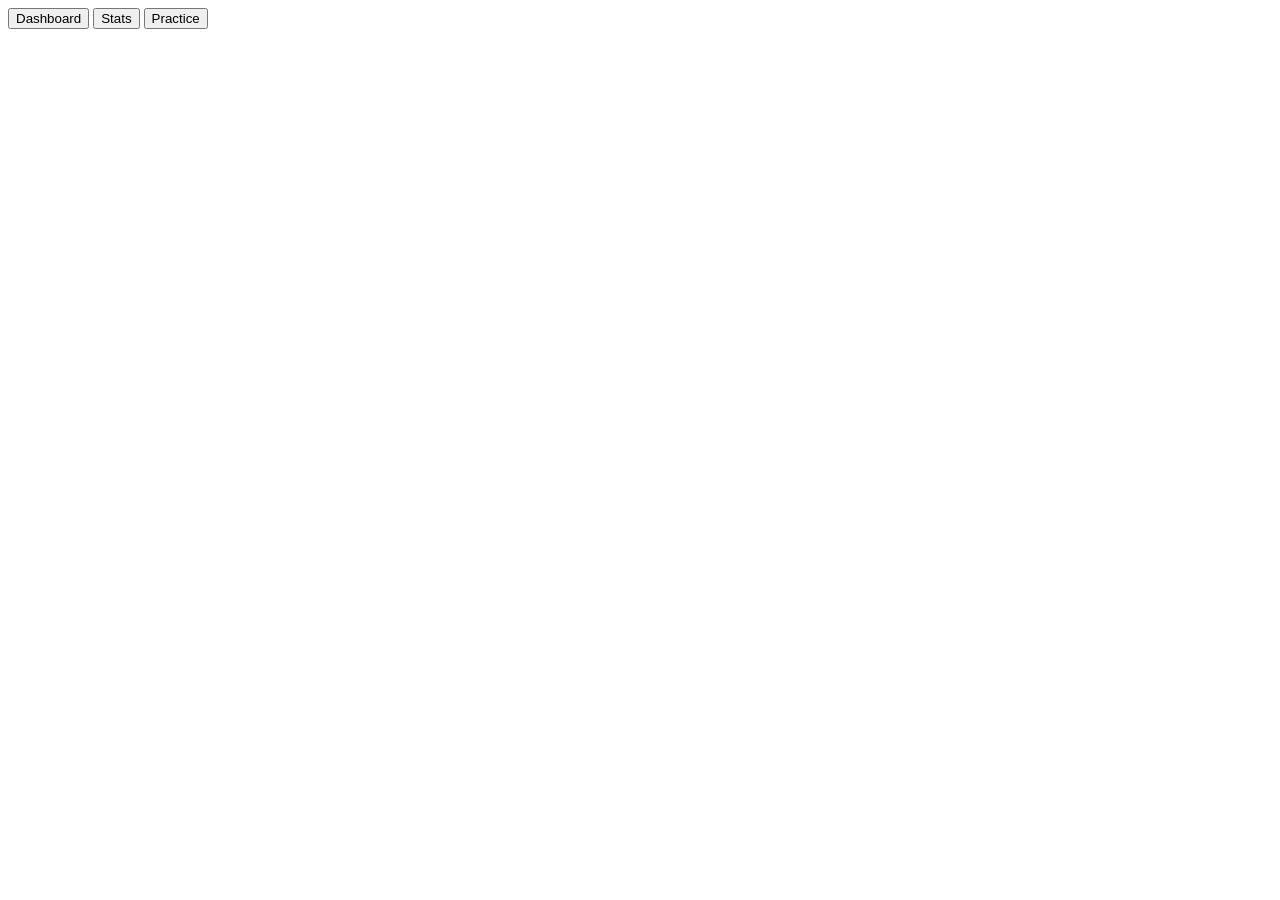
==== frontend/alterlesson.html @ 02780471 "add individual lesson management page" ====
<!DOCTYPE html>
<html lang="en">
<head>
    <meta charset="UTF-8">
    <meta name="viewport" content="width=device-width, initial-scale=1.0">
    <script type="module" src="static/js/alterlessonpage.js"></script>
    <title>Alter lesson</title>
</head>
<body>
    <nav>
    <button id="dashboard-btn">Dashboard</button>
    <button id="stats-btn">Stats</button>
    <button id="practice-btn">Practice</button>
</nav>
<h1 id="lesson-title"></h1>
<span id="username-placeholder"></span>
</body>
</html>
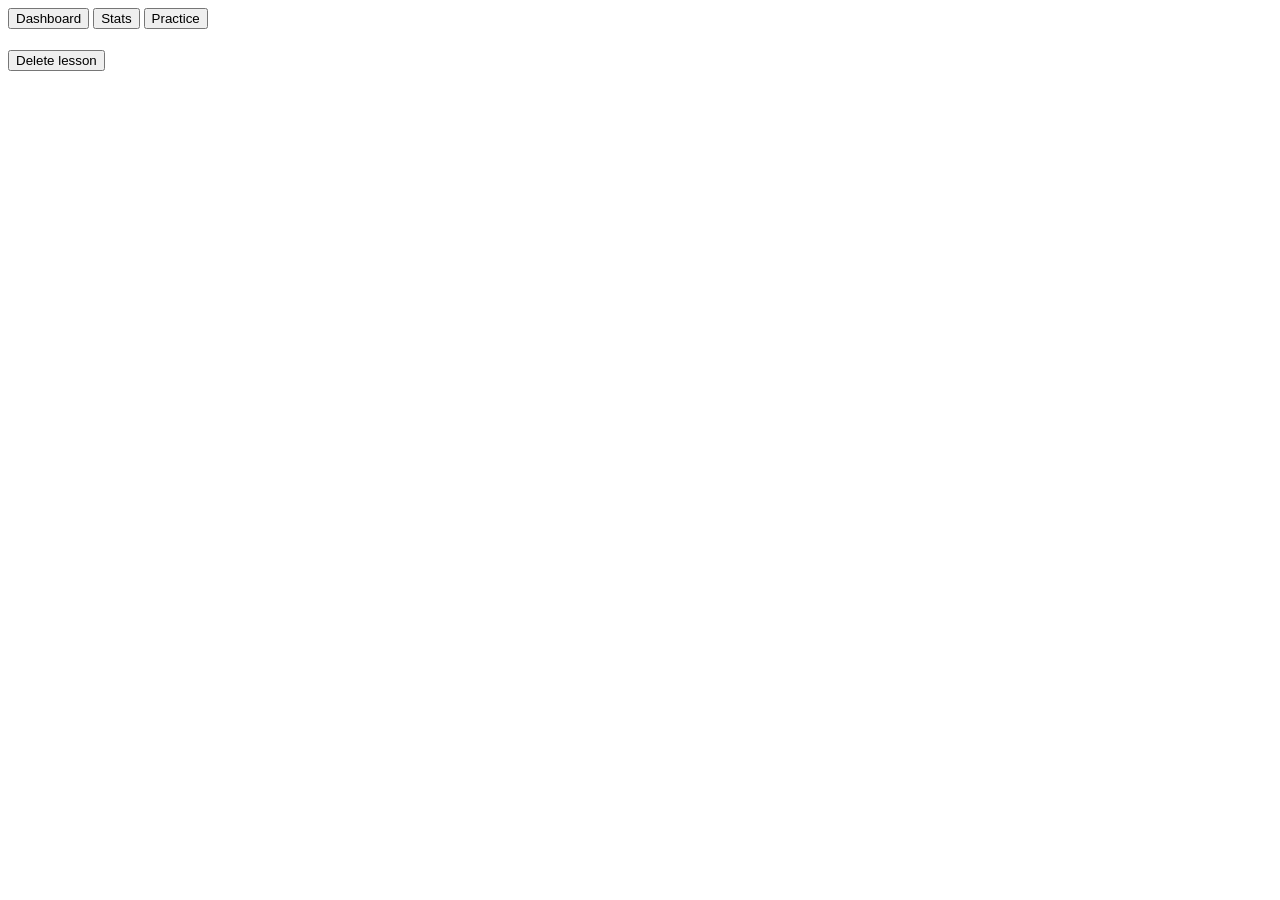
==== commit b9121a5e: "add a delete button that redirects back to practice and deletes the lesson, on the individual alterl" ====
--- a/frontend/alterlesson.html
+++ b/frontend/alterlesson.html
@@ -14,5 +14,6 @@
 </nav>
 <h1 id="lesson-title"></h1>
 <span id="username-placeholder"></span>
+<button id="delete-lesson">Delete lesson</button>
 </body>
 </html>
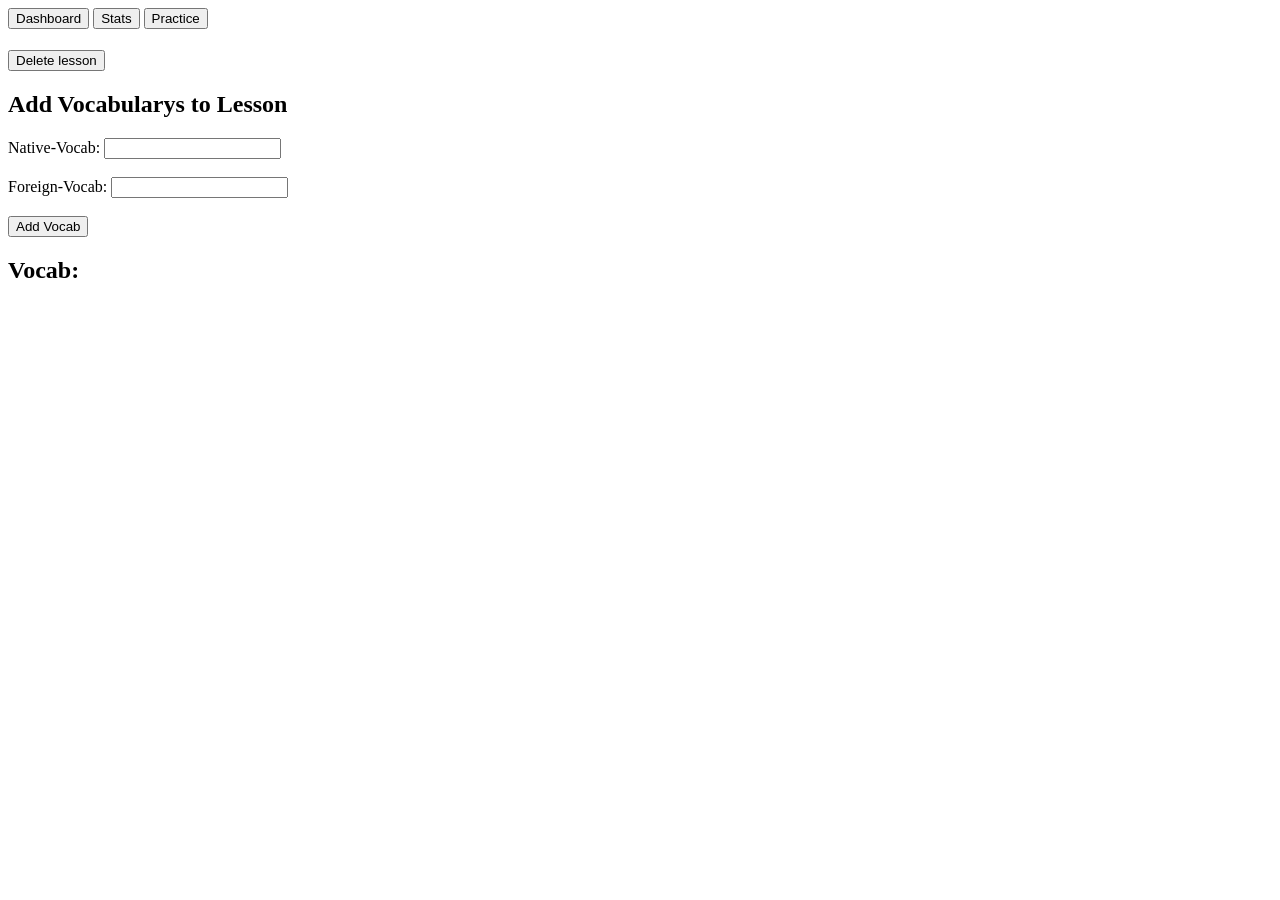
==== commit 1e8af053: "Add/Delete Vocab to a lesson" ====
--- a/frontend/alterlesson.html
+++ b/frontend/alterlesson.html
@@ -15,5 +15,15 @@
 <h1 id="lesson-title"></h1>
 <span id="username-placeholder"></span>
 <button id="delete-lesson">Delete lesson</button>
+<h2>Add Vocabularys to Lesson</h2>
+<form id="add-vocab">
+    <label for="vocab-native">Native-Vocab:</label>
+    <input type="text" id="vocab-native" required><br><br>
+    <label for="vocab-foreign">Foreign-Vocab:</label>
+    <input type="text" id="vocab-foreign" required><br><br>
+    <button type="submit">Add Vocab</button>
+</form>
+<h2>Vocab:</h2>
+<ul id="vocab-list"></ul>
 </body>
 </html>
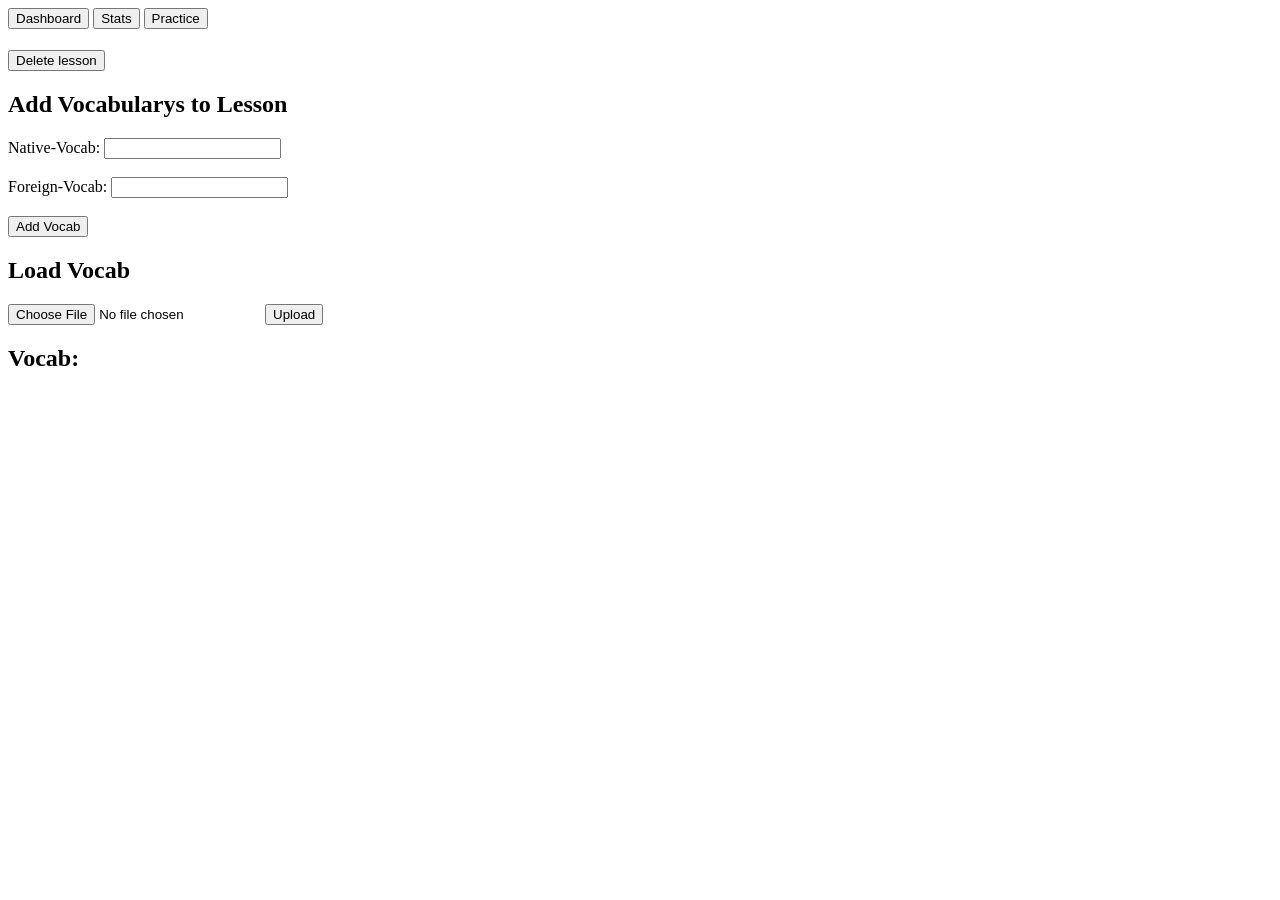
==== commit 3a73c004: "Add the csvUpload" ====
--- a/frontend/alterlesson.html
+++ b/frontend/alterlesson.html
@@ -23,6 +23,9 @@
     <input type="text" id="vocab-foreign" required><br><br>
     <button type="submit">Add Vocab</button>
 </form>
+<h2>Load Vocab</h2>
+<input type="file" id="csvFile">
+<button id="uploadBtn">Upload</button>
 <h2>Vocab:</h2>
 <ul id="vocab-list"></ul>
 </body>
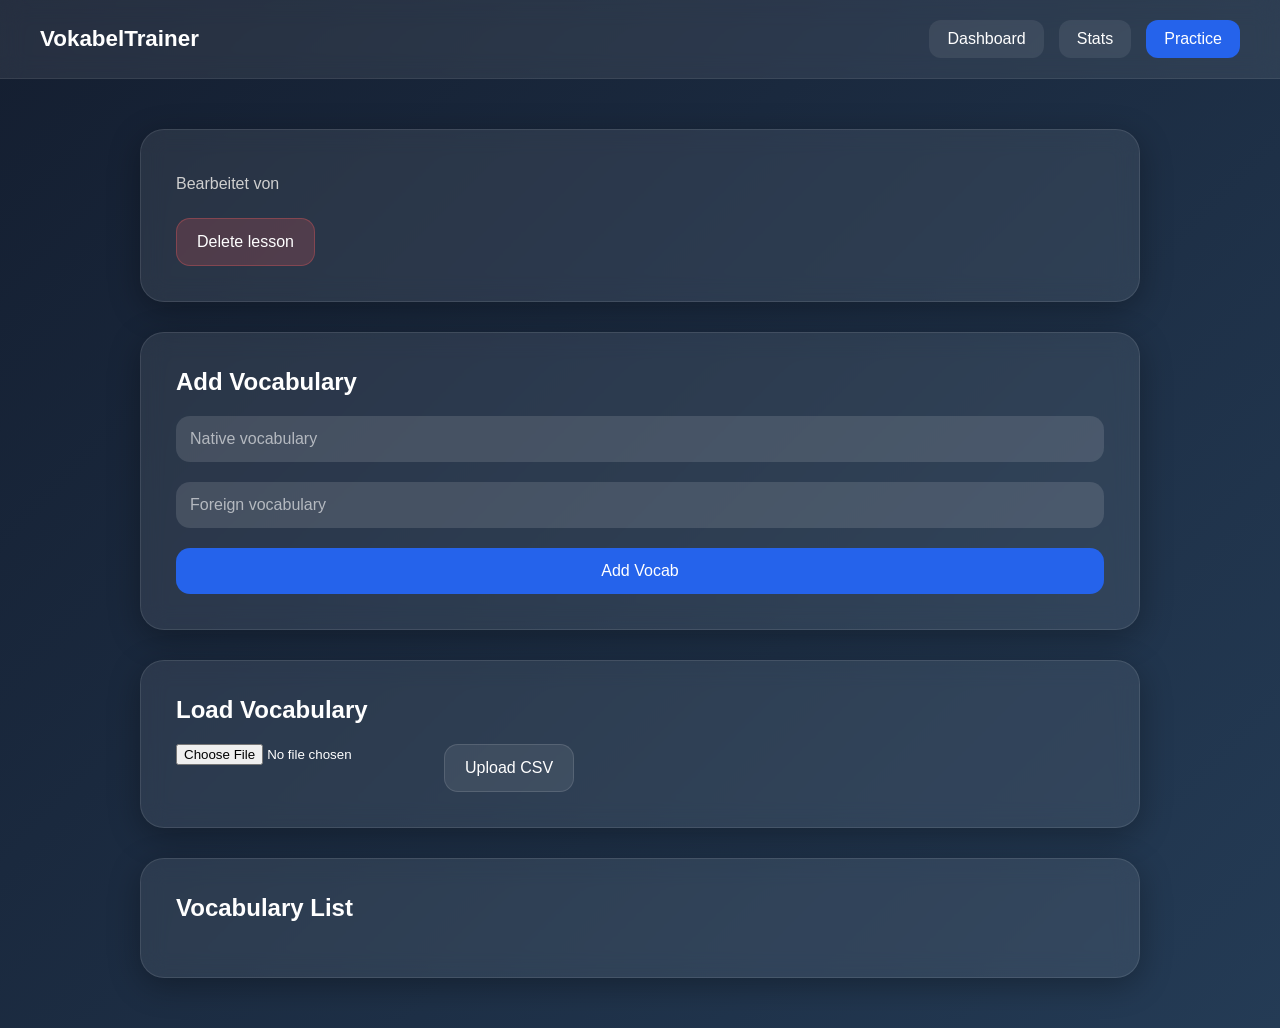
==== commit a94dbc4d: "csv-upload/practice vocabs/ and css for everything" ====
--- a/frontend/alterlesson.html
+++ b/frontend/alterlesson.html
@@ -4,29 +4,115 @@
     <meta charset="UTF-8">
     <meta name="viewport" content="width=device-width, initial-scale=1.0">
     <script type="module" src="static/js/alterlessonpage.js"></script>
+    <link rel="stylesheet" href="static/css/alterlessonstyle.css">
     <title>Alter lesson</title>
 </head>
 <body>
-    <nav>
-    <button id="dashboard-btn">Dashboard</button>
-    <button id="stats-btn">Stats</button>
-    <button id="practice-btn">Practice</button>
-</nav>
-<h1 id="lesson-title"></h1>
-<span id="username-placeholder"></span>
-<button id="delete-lesson">Delete lesson</button>
-<h2>Add Vocabularys to Lesson</h2>
-<form id="add-vocab">
-    <label for="vocab-native">Native-Vocab:</label>
-    <input type="text" id="vocab-native" required><br><br>
-    <label for="vocab-foreign">Foreign-Vocab:</label>
-    <input type="text" id="vocab-foreign" required><br><br>
-    <button type="submit">Add Vocab</button>
-</form>
-<h2>Load Vocab</h2>
-<input type="file" id="csvFile">
-<button id="uploadBtn">Upload</button>
-<h2>Vocab:</h2>
-<ul id="vocab-list"></ul>
+ <nav class="navbar">
+
+        <div class="logo">
+            VokabelTrainer
+        </div>
+
+        <div class="nav-links">
+
+            <button id="dashboard-btn" class="nav-btn">
+                Dashboard
+            </button>
+
+            <button id="stats-btn" class="nav-btn">
+                Stats
+            </button>
+
+            <button id="practice-btn" class="nav-btn active">
+                Practice
+            </button>
+
+        </div>
+
+    </nav>
+
+    <main class="main-content">
+
+        <div class="lesson-layout">
+
+            <!-- HEADER -->
+
+            <section class="lesson-header-card">
+
+                <h1 id="lesson-title"></h1>
+
+                <p class="welcome-text">
+                    Bearbeitet von
+                    <span id="username-placeholder"></span>
+                </p>
+
+                <button id="delete-lesson" class="danger-btn">
+                    Delete lesson
+                </button>
+
+            </section>
+
+            <!-- ADD VOCAB -->
+
+            <section class="lesson-card">
+
+                <h2>Add Vocabulary</h2>
+
+                <form id="add-vocab">
+
+                    <input
+                        type="text"
+                        id="vocab-native"
+                        placeholder="Native vocabulary"
+                        required
+                    >
+
+                    <input
+                        type="text"
+                        id="vocab-foreign"
+                        placeholder="Foreign vocabulary"
+                        required
+                    >
+
+                    <button type="submit" class="primary-btn">
+                        Add Vocab
+                    </button>
+
+                </form>
+
+            </section>
+
+            <!-- CSV UPLOAD -->
+
+            <section class="lesson-card">
+
+                <h2>Load Vocabulary</h2>
+
+                <div class="upload-container">
+
+                    <input type="file" id="csvFile">
+
+                    <button id="uploadBtn" class="secondary-btn">
+                        Upload CSV
+                    </button>
+
+                </div>
+
+            </section>
+
+            <!-- VOCAB LIST -->
+
+            <section class="lesson-card">
+
+                <h2>Vocabulary List</h2>
+
+                <ul id="vocab-list"></ul>
+
+            </section>
+
+        </div>
+
+    </main>
 </body>
 </html>
--- a/frontend/static/css/alterlessonstyle.css
+++ b/frontend/static/css/alterlessonstyle.css
@@ -0,0 +1,317 @@
+* {
+    margin: 0;
+    padding: 0;
+    box-sizing: border-box;
+}
+
+body {
+    font-family: Arial, Helvetica, sans-serif;
+
+    background:
+        linear-gradient(135deg, #141e30, #243b55);
+
+    color: white;
+
+    min-height: 100vh;
+}
+
+/* =========================
+   NAVBAR
+========================= */
+
+.navbar {
+    width: 100%;
+
+    display: flex;
+    justify-content: space-between;
+    align-items: center;
+
+    padding: 20px 40px;
+
+    background: rgba(255,255,255,0.08);
+
+    backdrop-filter: blur(12px);
+
+    border-bottom:
+        1px solid rgba(255,255,255,0.08);
+}
+
+.logo {
+    font-size: 1.4rem;
+    font-weight: bold;
+}
+
+.nav-links {
+    display: flex;
+    gap: 15px;
+}
+
+.nav-btn {
+    border: none;
+
+    padding: 10px 18px;
+
+    border-radius: 12px;
+
+    background: rgba(255,255,255,0.08);
+
+    color: white;
+
+    cursor: pointer;
+
+    transition: 0.2s ease;
+}
+
+.nav-btn:hover {
+    background: rgba(255,255,255,0.16);
+
+    transform: translateY(-1px);
+}
+
+.nav-btn.active {
+    background: #2563eb;
+}
+
+/* =========================
+   MAIN LAYOUT
+========================= */
+
+.main-content {
+    width: 100%;
+
+    display: flex;
+    justify-content: center;
+
+    padding: 50px 20px;
+}
+
+.lesson-layout {
+    width: 100%;
+    max-width: 1000px;
+
+    display: flex;
+    flex-direction: column;
+
+    gap: 30px;
+}
+
+/* =========================
+   CARDS
+========================= */
+
+.lesson-card,
+.lesson-header-card {
+
+    background: rgba(255,255,255,0.08);
+
+    border:
+        1px solid rgba(255,255,255,0.1);
+
+    border-radius: 24px;
+
+    padding: 35px;
+
+    backdrop-filter: blur(12px);
+
+    box-shadow:
+        0 8px 32px rgba(0,0,0,0.3);
+}
+
+.lesson-header-card h1 {
+    font-size: 2.2rem;
+
+    margin-bottom: 10px;
+}
+
+.welcome-text {
+    color: #cfcfcf;
+
+    margin-bottom: 25px;
+}
+
+.lesson-card h2 {
+    margin-bottom: 20px;
+}
+
+/* =========================
+   INPUTS
+========================= */
+
+input[type="text"] {
+    width: 100%;
+
+    padding: 14px;
+
+    margin-bottom: 20px;
+
+    border: none;
+
+    border-radius: 14px;
+
+    background: rgba(255,255,255,0.12);
+
+    color: white;
+
+    font-size: 1rem;
+}
+
+input[type="text"]:focus {
+    outline: none;
+
+    background: rgba(255,255,255,0.18);
+
+    box-shadow:
+        0 0 0 2px #4da3ff;
+}
+
+input::placeholder {
+    color: rgba(255,255,255,0.6);
+}
+
+/* =========================
+   FILE INPUT
+========================= */
+
+.upload-container {
+    display: flex;
+
+    gap: 15px;
+
+    flex-wrap: wrap;
+}
+
+input[type="file"] {
+    color: white;
+}
+
+/* =========================
+   BUTTONS
+========================= */
+
+button {
+    border: none;
+
+    padding: 14px 20px;
+
+    border-radius: 14px;
+
+    color: white;
+
+    font-size: 1rem;
+
+    cursor: pointer;
+
+    transition: 0.2s ease;
+}
+
+.primary-btn {
+    background: #2563eb;
+
+    width: 100%;
+}
+
+.primary-btn:hover {
+    background: #1d4ed8;
+
+    transform: translateY(-2px);
+}
+
+.secondary-btn {
+    background: rgba(255,255,255,0.08);
+
+    border:
+        1px solid rgba(255,255,255,0.12);
+}
+
+.secondary-btn:hover {
+    background: rgba(255,255,255,0.16);
+}
+
+.danger-btn {
+    background: rgba(255, 95, 95, 0.18);
+
+    border:
+        1px solid rgba(255, 95, 95, 0.3);
+}
+
+.danger-btn:hover {
+    background: rgba(255, 95, 95, 0.28);
+
+    transform: translateY(-2px);
+}
+
+/* =========================
+   VOCAB LIST
+========================= */
+
+#vocab-list {
+    list-style: none;
+
+    margin-top: 20px;
+}
+
+#vocab-list li {
+
+    padding: 16px;
+
+    margin-bottom: 12px;
+
+    border-radius: 14px;
+
+    background: rgba(255,255,255,0.05);
+
+    border:
+        1px solid rgba(255,255,255,0.05);
+}
+#vocab-list button {
+
+    background: rgba(255, 95, 95, 0.18);
+
+    color: white;
+
+    border: 1px solid rgba(255, 95, 95, 0.3);
+
+    padding: 8px 14px;
+
+    border-radius: 10px;
+
+    margin-left: 12px;
+
+    transition: 0.2s ease;
+}
+#vocab-list button:hover {
+
+    background: rgba(255, 95, 95, 0.28);
+
+    transform: translateY(-1px);
+}
+
+/* =========================
+   RESPONSIVE
+========================= */
+
+@media (max-width: 700px) {
+
+    .navbar {
+        flex-direction: column;
+
+        gap: 20px;
+
+        padding: 20px;
+    }
+
+    .nav-links {
+        flex-wrap: wrap;
+
+        justify-content: center;
+    }
+
+    .lesson-card,
+    .lesson-header-card {
+        padding: 25px;
+    }
+
+    .lesson-header-card h1 {
+        font-size: 1.8rem;
+    }
+}
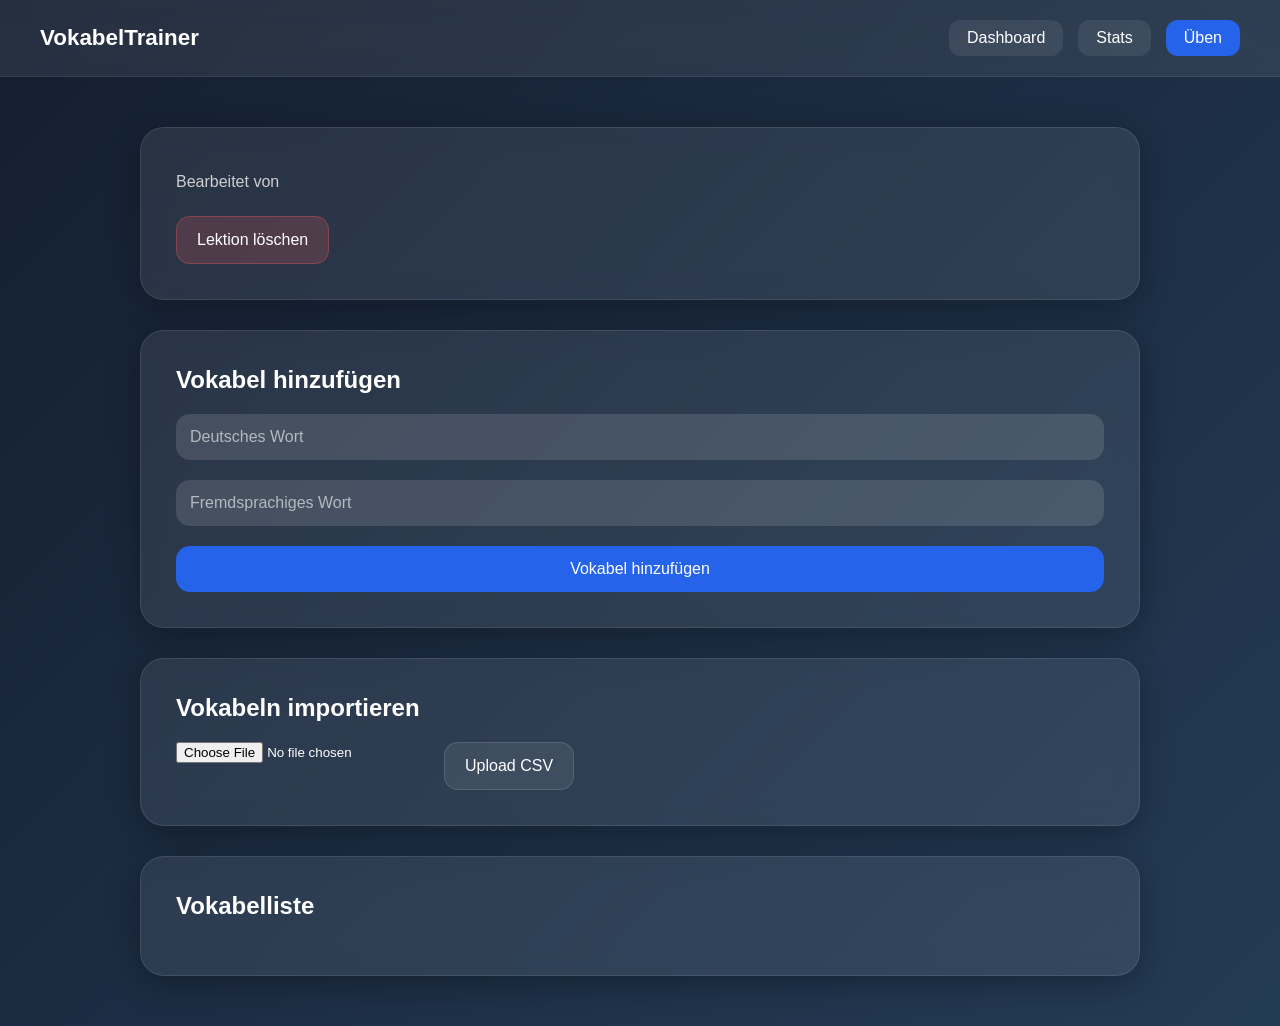
==== commit 9d03d39a: "made the Ui completely into german" ====
--- a/frontend/alterlesson.html
+++ b/frontend/alterlesson.html
@@ -25,7 +25,7 @@
             </button>
 
             <button id="practice-btn" class="nav-btn active">
-                Practice
+                Üben
             </button>
 
         </div>
@@ -48,7 +48,7 @@
                 </p>
 
                 <button id="delete-lesson" class="danger-btn">
-                    Delete lesson
+                     Lektion löschen
                 </button>
 
             </section>
@@ -57,26 +57,26 @@
 
             <section class="lesson-card">
 
-                <h2>Add Vocabulary</h2>
+                <h2>Vokabel hinzufügen</h2>
 
                 <form id="add-vocab">
 
                     <input
                         type="text"
                         id="vocab-native"
-                        placeholder="Native vocabulary"
+                        placeholder="Deutsches Wort"
                         required
                     >
 
                     <input
                         type="text"
                         id="vocab-foreign"
-                        placeholder="Foreign vocabulary"
+                        placeholder="Fremdsprachiges Wort"
                         required
                     >
 
                     <button type="submit" class="primary-btn">
-                        Add Vocab
+                        Vokabel hinzufügen
                     </button>
 
                 </form>
@@ -87,7 +87,7 @@
 
             <section class="lesson-card">
 
-                <h2>Load Vocabulary</h2>
+                <h2>Vokabeln importieren</h2>
 
                 <div class="upload-container">
 
@@ -105,7 +105,7 @@
 
             <section class="lesson-card">
 
-                <h2>Vocabulary List</h2>
+                <h2>Vokabelliste</h2>
 
                 <ul id="vocab-list"></ul>
 
--- a/frontend/static/css/alterlessonstyle.css
+++ b/frontend/static/css/alterlessonstyle.css
@@ -60,6 +60,9 @@
     cursor: pointer;
 
     transition: 0.2s ease;
+    font-size: 1rem;
+    line-height: 1;
+    padding: 10px 18px !important;
 }
 
 .nav-btn:hover {
